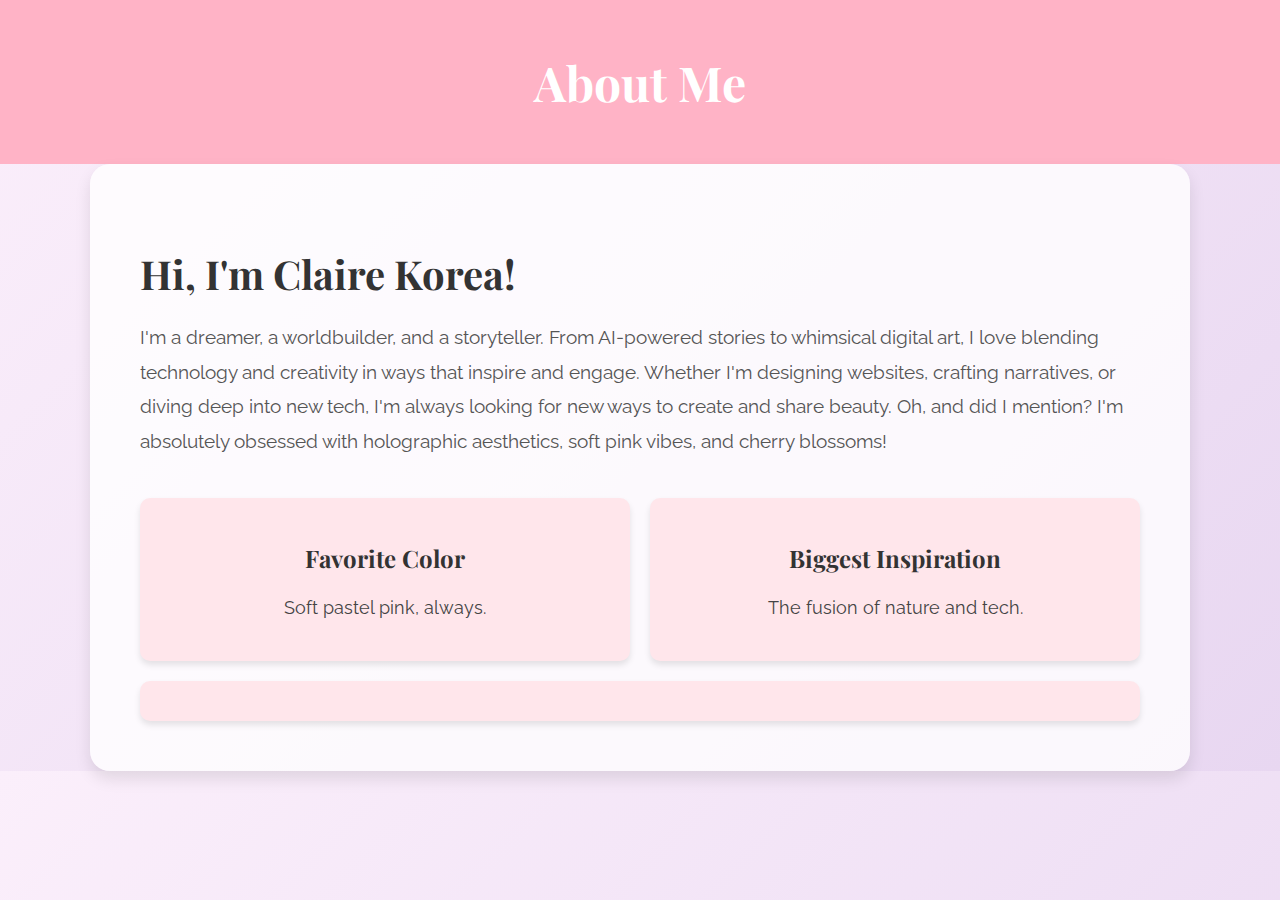
==== about.html @ bbee5441 "revamp theme" ====
<!DOCTYPE html>
<html lang="en">
<head>
    <meta charset="UTF-8">
    <meta name="viewport" content="width=device-width, initial-scale=1.0">
    <meta name="description" content="About Me - Claire Korea Blog">
    <title>About Me | ckorea blog</title>

    <!-- Google Fonts -->
    <link href="https://fonts.googleapis.com/css2?family=Playfair+Display:wght@400;700&family=Raleway:wght@300;400&display=swap" rel="stylesheet">

    <style>
        body {
            font-family: 'Raleway', sans-serif;
            background: linear-gradient(135deg, #fbeffb, #e8d7f1);
            color: #333;
            margin: 0;
            padding: 0;
        }

        header {
            text-align: center;
            padding: 50px;
            background-color: #ffb3c6;
            color: #fff;
        }

        header h1 {
            font-family: 'Playfair Display', serif;
            font-size: 3em;
            margin: 0;
        }

        .about-section {
            padding: 50px;
            max-width: 1000px;
            margin: 0 auto;
            background: rgba(255, 255, 255, 0.8);
            border-radius: 20px;
            box-shadow: 0 8px 16px rgba(0, 0, 0, 0.1);
        }

        .about-section h2 {
            font-family: 'Playfair Display', serif;
            font-size: 2.5em;
            margin-bottom: 20px;
        }

        .about-section p {
            font-size: 1.2em;
            line-height: 1.8;
            color: #555;
        }

        .fun-facts {
            display: flex;
            justify-content: space-between;
            flex-wrap: wrap;
            gap: 20px;
            margin-top: 40px;
        }

        .fact {
            background-color: #ffe6eb;
            padding: 20px;
            border-radius: 10px;
            flex: 1 1 calc(33% - 20px);
            text-align: center;
            box-shadow: 0 4px 6px rgba(0, 0, 0, 0.1);
        }

        .fact h3 {
            font-family: 'Playfair Display', serif;
            font-size: 1.5em;
            margin-bottom: 10px;
        }

        .fact p {
            font-size: 1.1em;
            color: #444;
        }

        footer {
            text-align: center;
            padding: 20px;
            background-color: #ff80d5;
            color: #fff;
        }
    </style>
</head>

<body>

    <header>
        <h1>About Me</h1>
    </header>

    <section class="about-section">
        <h2>Hi, I'm Claire Korea!</h2>
        <p>
            I'm a dreamer, a worldbuilder, and a storyteller. From AI-powered stories to whimsical digital art, I love blending technology and creativity in ways that inspire and engage. Whether I'm designing websites, crafting narratives, or diving deep into new tech, I'm always looking for new ways to create and share beauty. Oh, and did I mention? I'm absolutely obsessed with holographic aesthetics, soft pink vibes, and cherry blossoms!
        </p>

        <div class="fun-facts">
            <div class="fact">
                <h3>Favorite Color</h3>
                <p>Soft pastel pink, always.</p>
            </div>
            <div class="fact">
                <h3>Biggest Inspiration</h3>
                <p>The fusion of nature and tech.</p>
            </div>
            <div class="fact">
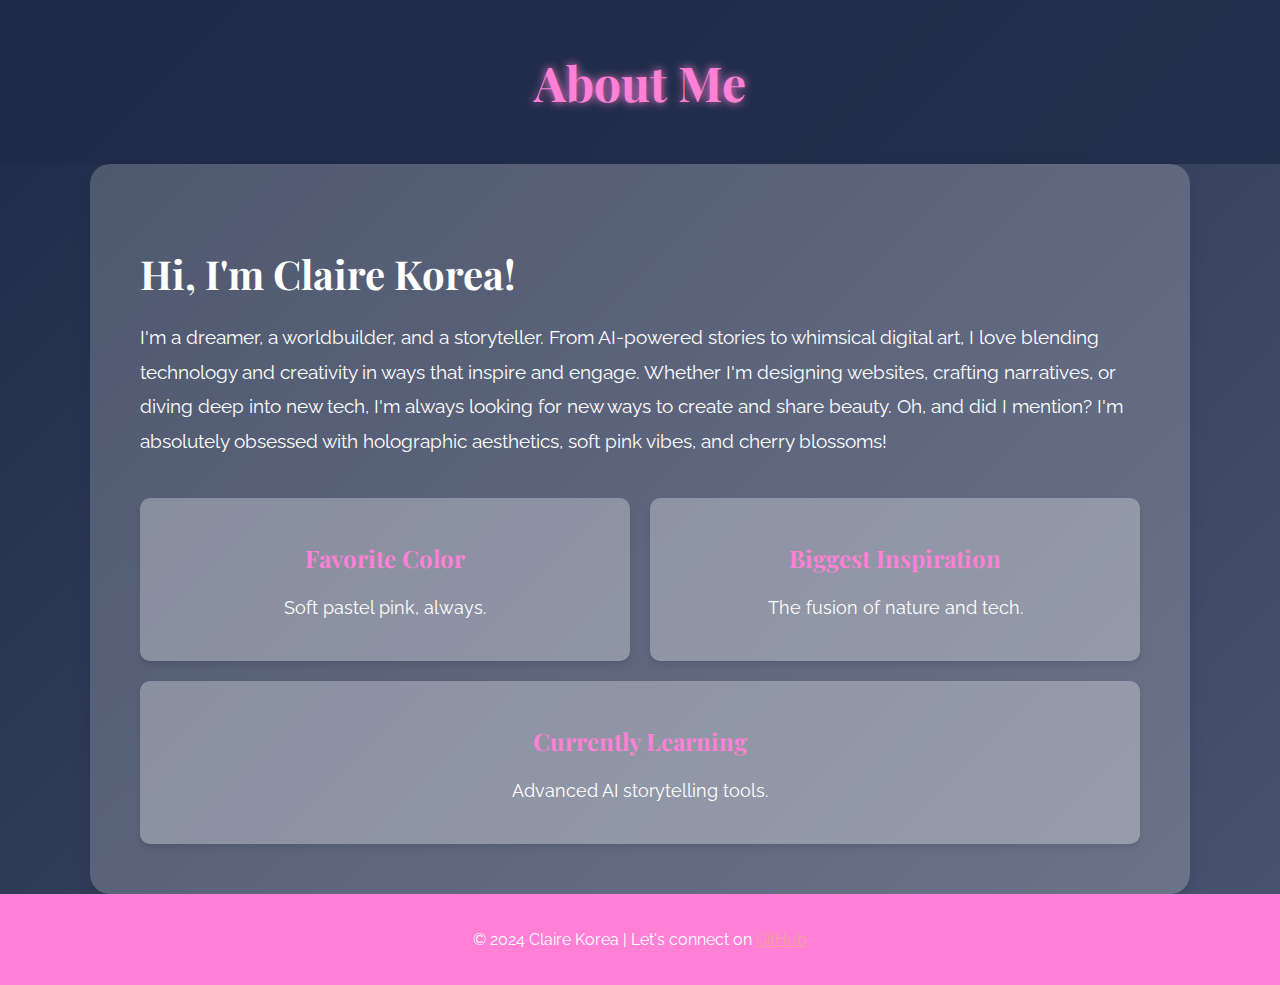
==== commit 7d61d2ed: "images" ====
--- a/about.html
+++ b/about.html
@@ -12,8 +12,8 @@
     <style>
         body {
             font-family: 'Raleway', sans-serif;
-            background: linear-gradient(135deg, #fbeffb, #e8d7f1);
-            color: #333;
+            background: linear-gradient(135deg, #1e2a47, #4a5470); /* Deep purple and blue */
+            color: #fff;
             margin: 0;
             padding: 0;
         }
@@ -21,8 +21,9 @@
         header {
             text-align: center;
             padding: 50px;
-            background-color: #ffb3c6;
-            color: #fff;
+            background-color: rgba(30, 42, 71, 0.8);
+            color: #ff80d5; /* Soft pink */
+            text-shadow: 0 0 10px #ff80d5;
         }
 
         header h1 {
@@ -35,7 +36,7 @@
             padding: 50px;
             max-width: 1000px;
             margin: 0 auto;
-            background: rgba(255, 255, 255, 0.8);
+            background: rgba(255, 255, 255, 0.2); /* Slightly transparent for a dreamy feel */
             border-radius: 20px;
             box-shadow: 0 8px 16px rgba(0, 0, 0, 0.1);
         }
@@ -49,7 +50,7 @@
         .about-section p {
             font-size: 1.2em;
             line-height: 1.8;
-            color: #555;
+            color: #fff;
         }
 
         .fun-facts {
@@ -61,7 +62,7 @@
         }
 
         .fact {
-            background-color: #ffe6eb;
+            background-color: rgba(255, 255, 255, 0.3); /* Light background for visibility */
             padding: 20px;
             border-radius: 10px;
             flex: 1 1 calc(33% - 20px);
@@ -73,17 +74,18 @@
             font-family: 'Playfair Display', serif;
             font-size: 1.5em;
             margin-bottom: 10px;
+            color: #ff80d5; /* Soft pink */
         }
 
         .fact p {
             font-size: 1.1em;
-            color: #444;
+            color: #fff; /* White text for better contrast */
         }
 
         footer {
             text-align: center;
             padding: 20px;
-            background-color: #ff80d5;
+            background-color: #ff80d5; /* Soft pink */
             color: #fff;
         }
     </style>
@@ -111,4 +113,15 @@
                 <p>The fusion of nature and tech.</p>
             </div>
             <div class="fact">
-           
+                <h3>Currently Learning</h3>
+                <p>Advanced AI storytelling tools.</p>
+            </div>
+        </div>
+    </section>
+
+    <footer>
+        <p>&copy; 2024 Claire Korea | Let's connect on <a href="https://github.com/ckorea" style="color: #f2a1a1;">GitHub</a></p>
+    </footer>
+
+</body>
+</html>
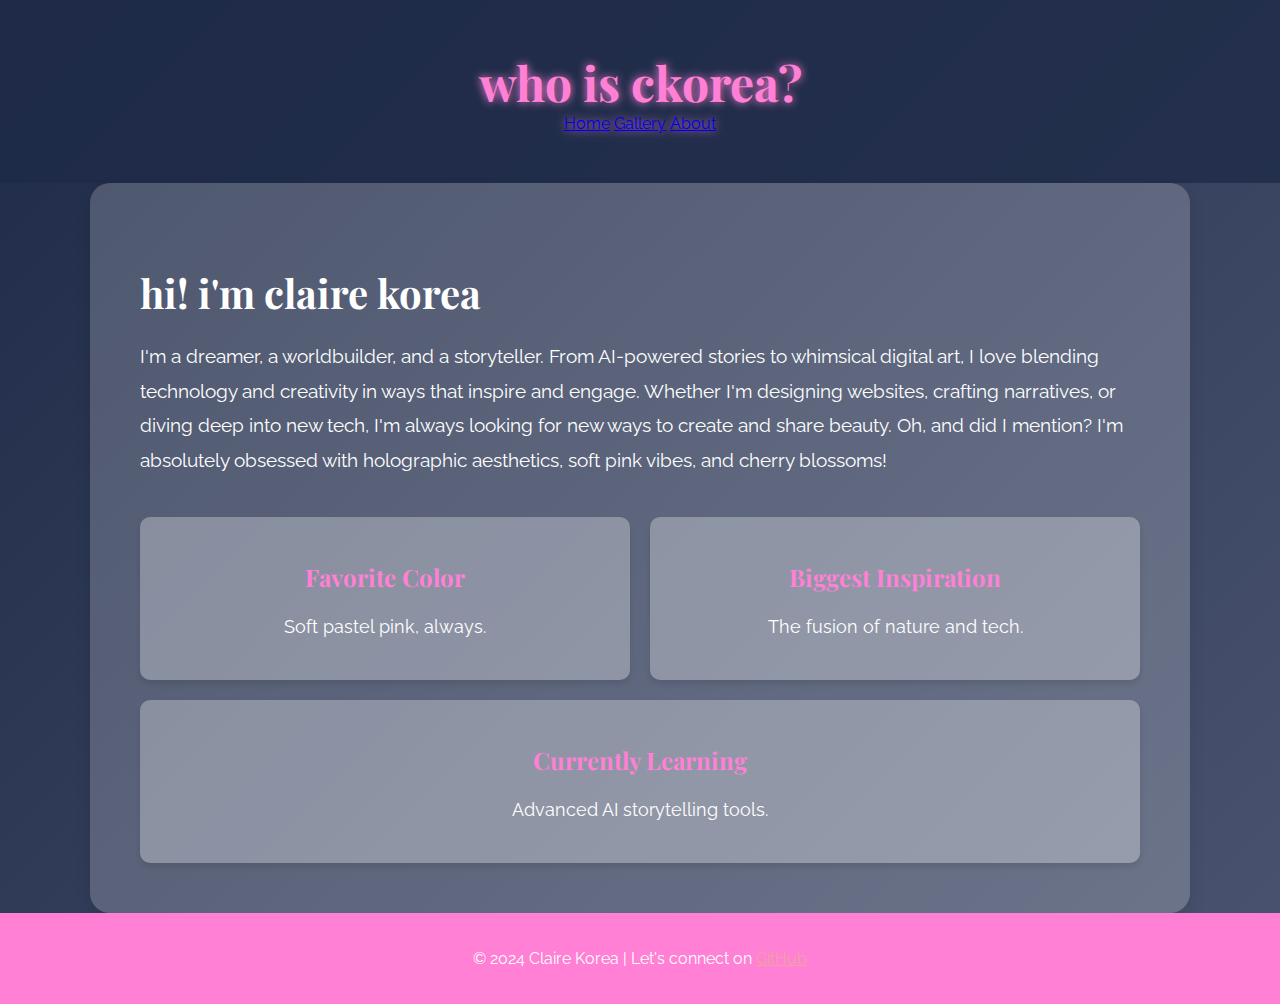
==== commit 18697fd9: "bgs" ====
--- a/about.html
+++ b/about.html
@@ -94,11 +94,17 @@
 <body>
 
     <header>
-        <h1>About Me</h1>
-    </header>
+            <h1>who is ckorea?</h1>
+            <nav>
+                <a href="index.html">Home</a>
+                <a href="gallery.html">Gallery</a>
+                <a href="about.html">About</a>
+            </nav>
+        </header>
+   
 
     <section class="about-section">
-        <h2>Hi, I'm Claire Korea!</h2>
+        <h2>hi! i'm claire korea</h2>
         <p>
             I'm a dreamer, a worldbuilder, and a storyteller. From AI-powered stories to whimsical digital art, I love blending technology and creativity in ways that inspire and engage. Whether I'm designing websites, crafting narratives, or diving deep into new tech, I'm always looking for new ways to create and share beauty. Oh, and did I mention? I'm absolutely obsessed with holographic aesthetics, soft pink vibes, and cherry blossoms!
         </p>
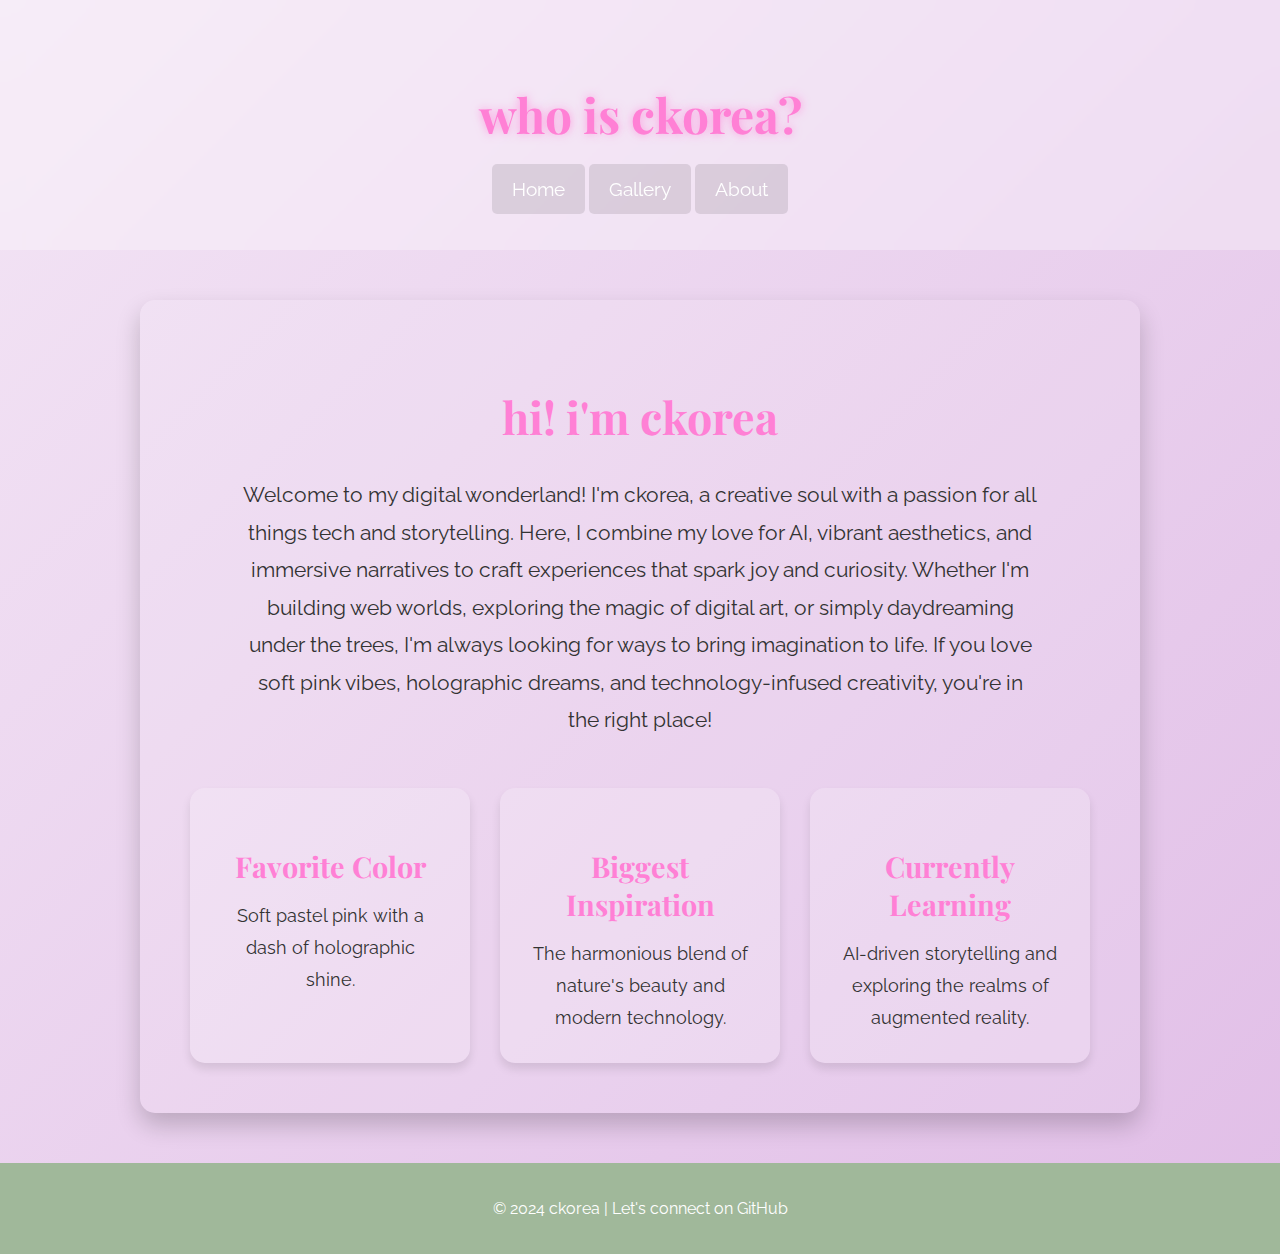
==== commit 77904fe9: "about mew" ====
--- a/about.html
+++ b/about.html
@@ -3,8 +3,8 @@
 <head>
     <meta charset="UTF-8">
     <meta name="viewport" content="width=device-width, initial-scale=1.0">
-    <meta name="description" content="About Me - Claire Korea Blog">
-    <title>About Me | ckorea blog</title>
+    <meta name="description" content="about me - ckorea">
+    <title>about me | ckorea blog</title>
 
     <!-- Google Fonts -->
     <link href="https://fonts.googleapis.com/css2?family=Playfair+Display:wght@400;700&family=Raleway:wght@300;400&display=swap" rel="stylesheet">
@@ -12,81 +12,104 @@
     <style>
         body {
             font-family: 'Raleway', sans-serif;
-            background: linear-gradient(135deg, #1e2a47, #4a5470); /* Deep purple and blue */
-            color: #fff;
+            background: linear-gradient(135deg, #f3e5f5, #e1bee7);
+            color: #333;
             margin: 0;
             padding: 0;
         }
 
         header {
             text-align: center;
-            padding: 50px;
-            background-color: rgba(30, 42, 71, 0.8);
-            color: #ff80d5; /* Soft pink */
-            text-shadow: 0 0 10px #ff80d5;
+            padding: 50px 0;
+            background: rgba(255, 255, 255, 0.3);
+            backdrop-filter: blur(10px);
         }
 
         header h1 {
             font-family: 'Playfair Display', serif;
             font-size: 3em;
-            margin: 0;
+            color: #ff80d5;
+            text-shadow: 0 0 10px rgba(255, 128, 213, 0.7);
+        }
+
+        header nav a {
+            color: #ffffff;
+            padding: 14px 20px;
+            text-decoration: none;
+            font-size: 1.2em;
+            background: rgba(0, 0, 0, 0.1);
+            border-radius: 5px;
+            transition: background 0.3s ease;
+        }
+
+        header nav a:hover {
+            background: rgba(255, 128, 213, 0.3);
         }
 
         .about-section {
             padding: 50px;
-            max-width: 1000px;
-            margin: 0 auto;
-            background: rgba(255, 255, 255, 0.2); /* Slightly transparent for a dreamy feel */
-            border-radius: 20px;
-            box-shadow: 0 8px 16px rgba(0, 0, 0, 0.1);
+            max-width: 900px;
+            margin: 50px auto;
+            background: rgba(255, 255, 255, 0.1);
+            border-radius: 15px;
+            box-shadow: 0 12px 24px rgba(0, 0, 0, 0.2);
+            text-align: center;
         }
 
         .about-section h2 {
             font-family: 'Playfair Display', serif;
-            font-size: 2.5em;
-            margin-bottom: 20px;
+            font-size: 2.8em;
+            margin-bottom: 30px;
+            color: #ff80d5;
         }
 
         .about-section p {
-            font-size: 1.2em;
+            font-size: 1.3em;
             line-height: 1.8;
-            color: #fff;
+            max-width: 800px;
+            margin: 0 auto;
         }
 
         .fun-facts {
-            display: flex;
-            justify-content: space-between;
-            flex-wrap: wrap;
-            gap: 20px;
-            margin-top: 40px;
+            display: grid;
+            grid-template-columns: repeat(auto-fit, minmax(250px, 1fr));
+            gap: 30px;
+            margin-top: 50px;
         }
 
         .fact {
-            background-color: rgba(255, 255, 255, 0.3); /* Light background for visibility */
-            padding: 20px;
-            border-radius: 10px;
-            flex: 1 1 calc(33% - 20px);
-            text-align: center;
-            box-shadow: 0 4px 6px rgba(0, 0, 0, 0.1);
+            background-color: rgba(255, 255, 255, 0.2);
+            padding: 30px;
+            border-radius: 15px;
+            box-shadow: 0 6px 10px rgba(0, 0, 0, 0.1);
         }
 
         .fact h3 {
             font-family: 'Playfair Display', serif;
-            font-size: 1.5em;
-            margin-bottom: 10px;
-            color: #ff80d5; /* Soft pink */
+            font-size: 1.8em;
+            margin-bottom: 15px;
+            color: #ff80d5;
         }
 
         .fact p {
             font-size: 1.1em;
-            color: #fff; /* White text for better contrast */
         }
 
         footer {
             text-align: center;
             padding: 20px;
-            background-color: #ff80d5; /* Soft pink */
-            color: #fff;
+            background: #a0b89a;
+            color: #ffffff;
+        }
+
+        footer a {
+            color: #ffffff;
+            text-decoration: none;
+            transition: color 0.3s;
+        }
+
+        footer a:hover {
+            color: #283046;
         }
     </style>
 </head>
@@ -94,39 +117,38 @@
 <body>
 
     <header>
-            <h1>who is ckorea?</h1>
-            <nav>
-                <a href="index.html">Home</a>
-                <a href="gallery.html">Gallery</a>
-                <a href="about.html">About</a>
-            </nav>
-        </header>
-   
+        <h1>who is ckorea?</h1>
+        <nav>
+            <a href="index.html">Home</a>
+            <a href="gallery.html">Gallery</a>
+            <a href="about.html">About</a>
+        </nav>
+    </header>
 
     <section class="about-section">
-        <h2>hi! i'm claire korea</h2>
+        <h2>hi! i'm ckorea</h2>
         <p>
-            I'm a dreamer, a worldbuilder, and a storyteller. From AI-powered stories to whimsical digital art, I love blending technology and creativity in ways that inspire and engage. Whether I'm designing websites, crafting narratives, or diving deep into new tech, I'm always looking for new ways to create and share beauty. Oh, and did I mention? I'm absolutely obsessed with holographic aesthetics, soft pink vibes, and cherry blossoms!
+            Welcome to my digital wonderland! I'm ckorea, a creative soul with a passion for all things tech and storytelling. Here, I combine my love for AI, vibrant aesthetics, and immersive narratives to craft experiences that spark joy and curiosity. Whether I'm building web worlds, exploring the magic of digital art, or simply daydreaming under the trees, I'm always looking for ways to bring imagination to life. If you love soft pink vibes, holographic dreams, and technology-infused creativity, you're in the right place!
         </p>
 
         <div class="fun-facts">
             <div class="fact">
                 <h3>Favorite Color</h3>
-                <p>Soft pastel pink, always.</p>
+                <p>Soft pastel pink with a dash of holographic shine.</p>
             </div>
             <div class="fact">
                 <h3>Biggest Inspiration</h3>
-                <p>The fusion of nature and tech.</p>
+                <p>The harmonious blend of nature's beauty and modern technology.</p>
             </div>
             <div class="fact">
                 <h3>Currently Learning</h3>
-                <p>Advanced AI storytelling tools.</p>
+                <p>AI-driven storytelling and exploring the realms of augmented reality.</p>
             </div>
         </div>
     </section>
 
     <footer>
-        <p>&copy; 2024 Claire Korea | Let's connect on <a href="https://github.com/ckorea" style="color: #f2a1a1;">GitHub</a></p>
+        <p>&copy; 2024 ckorea | Let's connect on <a href="https://github.com/ckorea">GitHub</a></p>
     </footer>
 
 </body>
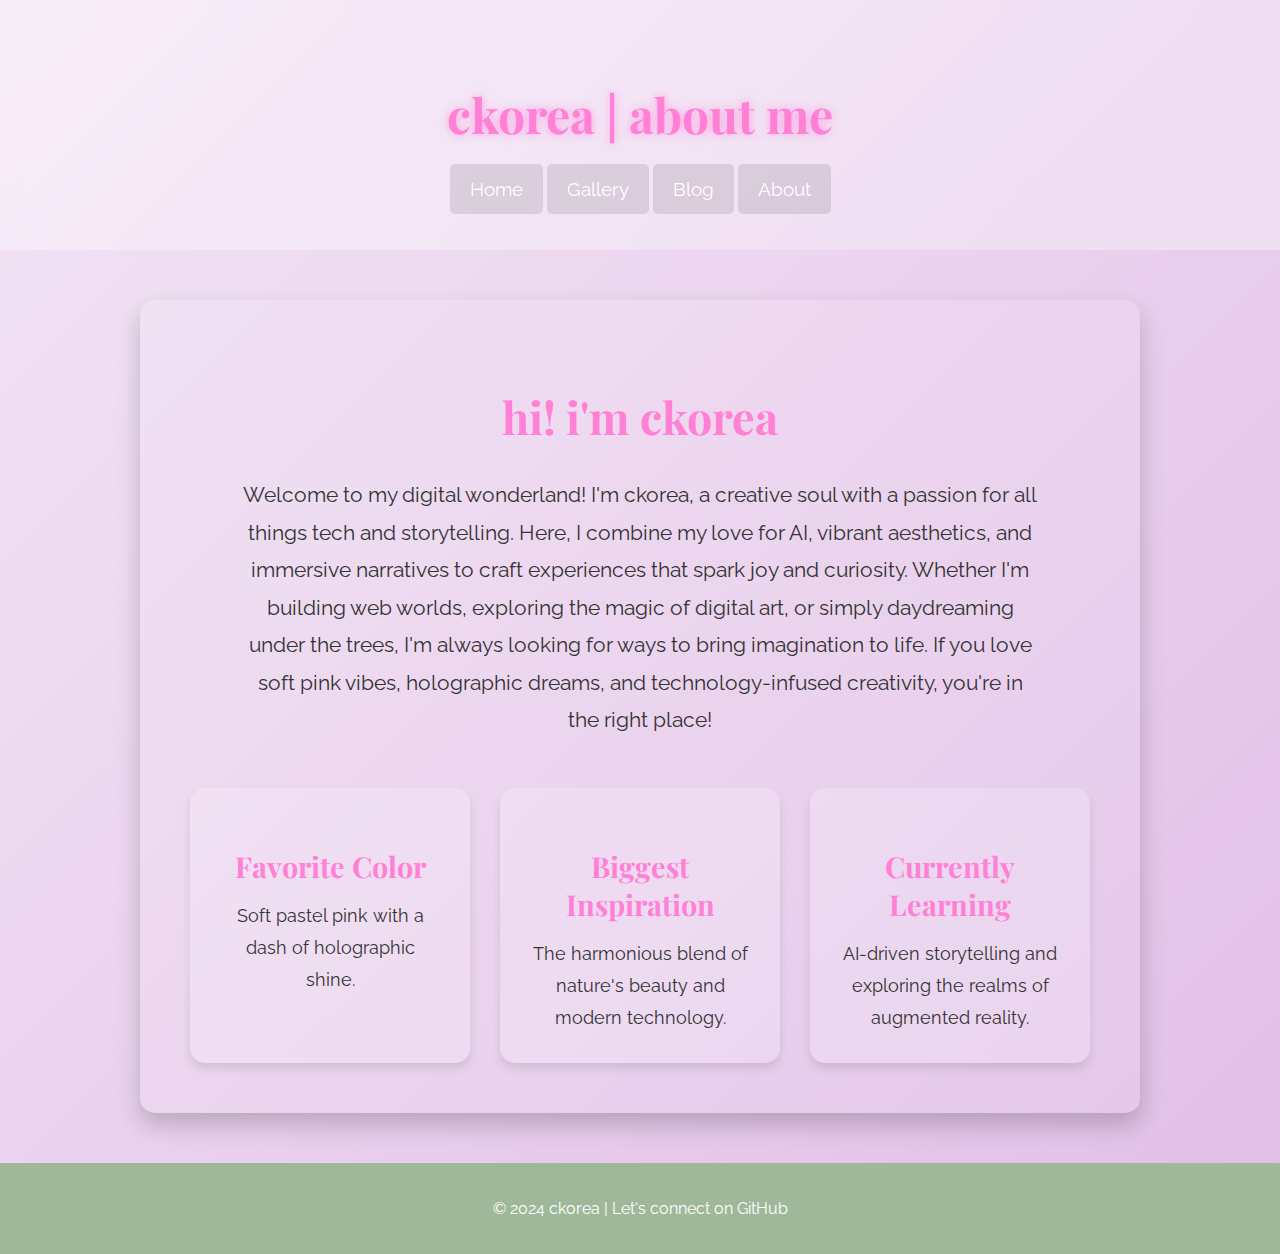
==== commit 87c55b19: "Bloggeroni 2 electric boogaloo" ====
--- a/about.html
+++ b/about.html
@@ -4,7 +4,7 @@
     <meta charset="UTF-8">
     <meta name="viewport" content="width=device-width, initial-scale=1.0">
     <meta name="description" content="about me - ckorea">
-    <title>about me | ckorea blog</title>
+    <title>about me | ckorea</title>
 
     <!-- Google Fonts -->
     <link href="https://fonts.googleapis.com/css2?family=Playfair+Display:wght@400;700&family=Raleway:wght@300;400&display=swap" rel="stylesheet">
@@ -117,10 +117,11 @@
 <body>
 
     <header>
-        <h1>who is ckorea?</h1>
+        <h1>ckorea | about me</h1>
         <nav>
             <a href="index.html">Home</a>
             <a href="gallery.html">Gallery</a>
+            <a href="blog.html">Blog</a>
             <a href="about.html">About</a>
         </nav>
     </header>
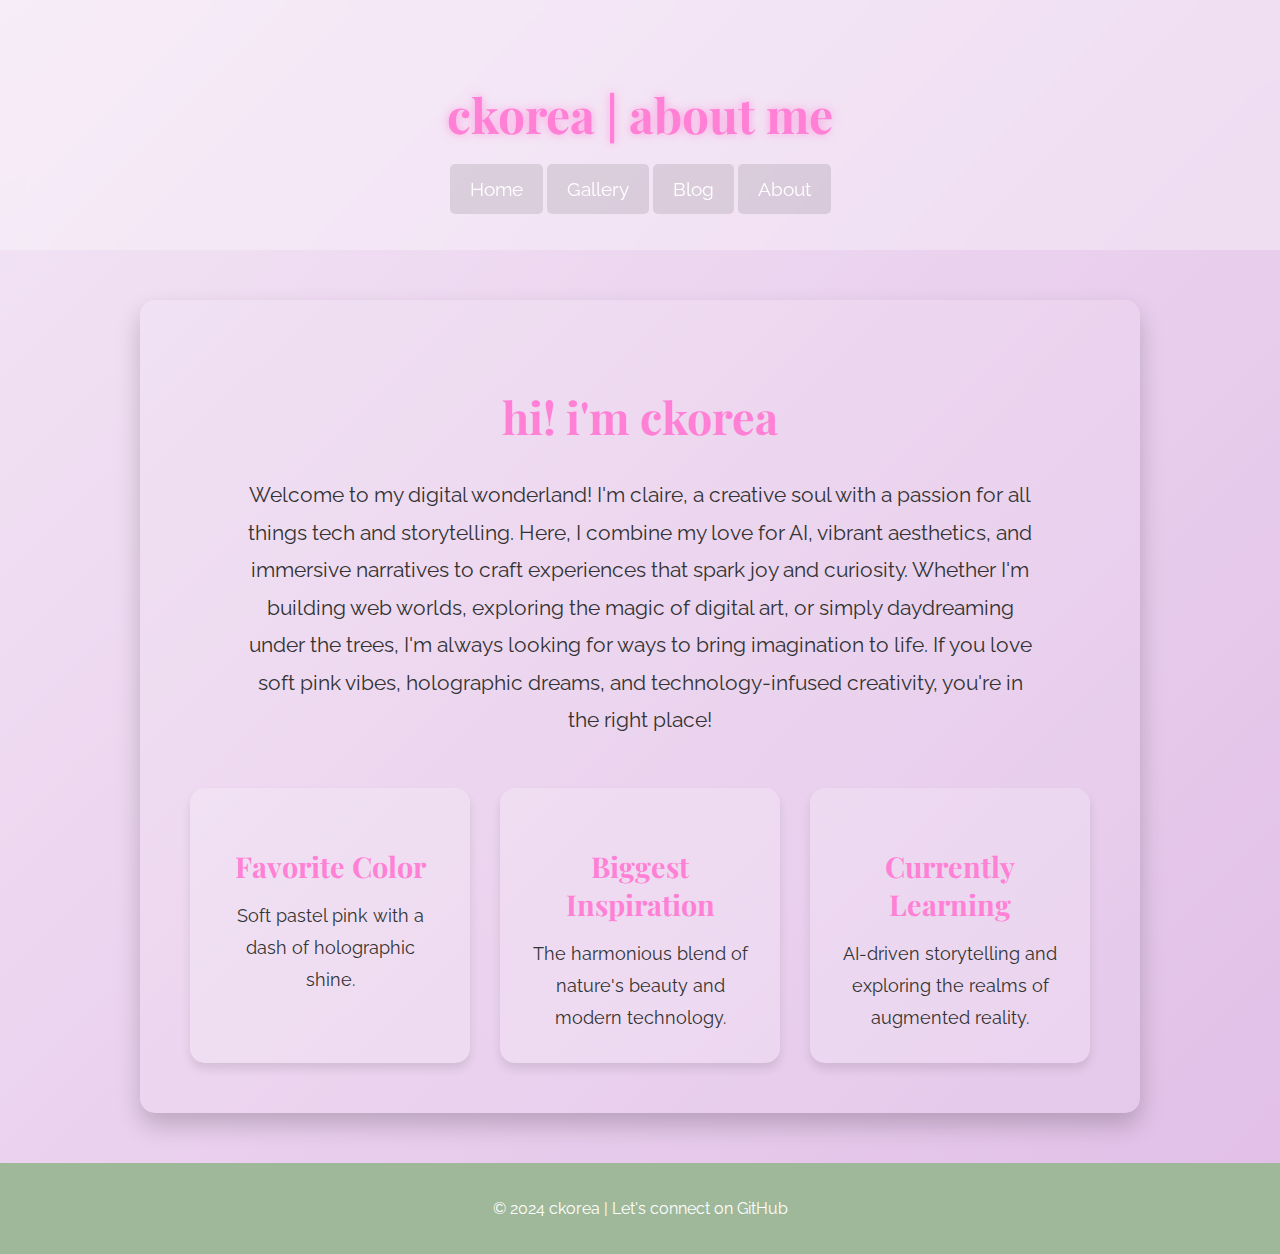
==== commit ec2f16b6: "final stretch" ====
--- a/about.html
+++ b/about.html
@@ -129,7 +129,7 @@
     <section class="about-section">
         <h2>hi! i'm ckorea</h2>
         <p>
-            Welcome to my digital wonderland! I'm ckorea, a creative soul with a passion for all things tech and storytelling. Here, I combine my love for AI, vibrant aesthetics, and immersive narratives to craft experiences that spark joy and curiosity. Whether I'm building web worlds, exploring the magic of digital art, or simply daydreaming under the trees, I'm always looking for ways to bring imagination to life. If you love soft pink vibes, holographic dreams, and technology-infused creativity, you're in the right place!
+            Welcome to my digital wonderland! I'm claire, a creative soul with a passion for all things tech and storytelling. Here, I combine my love for AI, vibrant aesthetics, and immersive narratives to craft experiences that spark joy and curiosity. Whether I'm building web worlds, exploring the magic of digital art, or simply daydreaming under the trees, I'm always looking for ways to bring imagination to life. If you love soft pink vibes, holographic dreams, and technology-infused creativity, you're in the right place!
         </p>
 
         <div class="fun-facts">
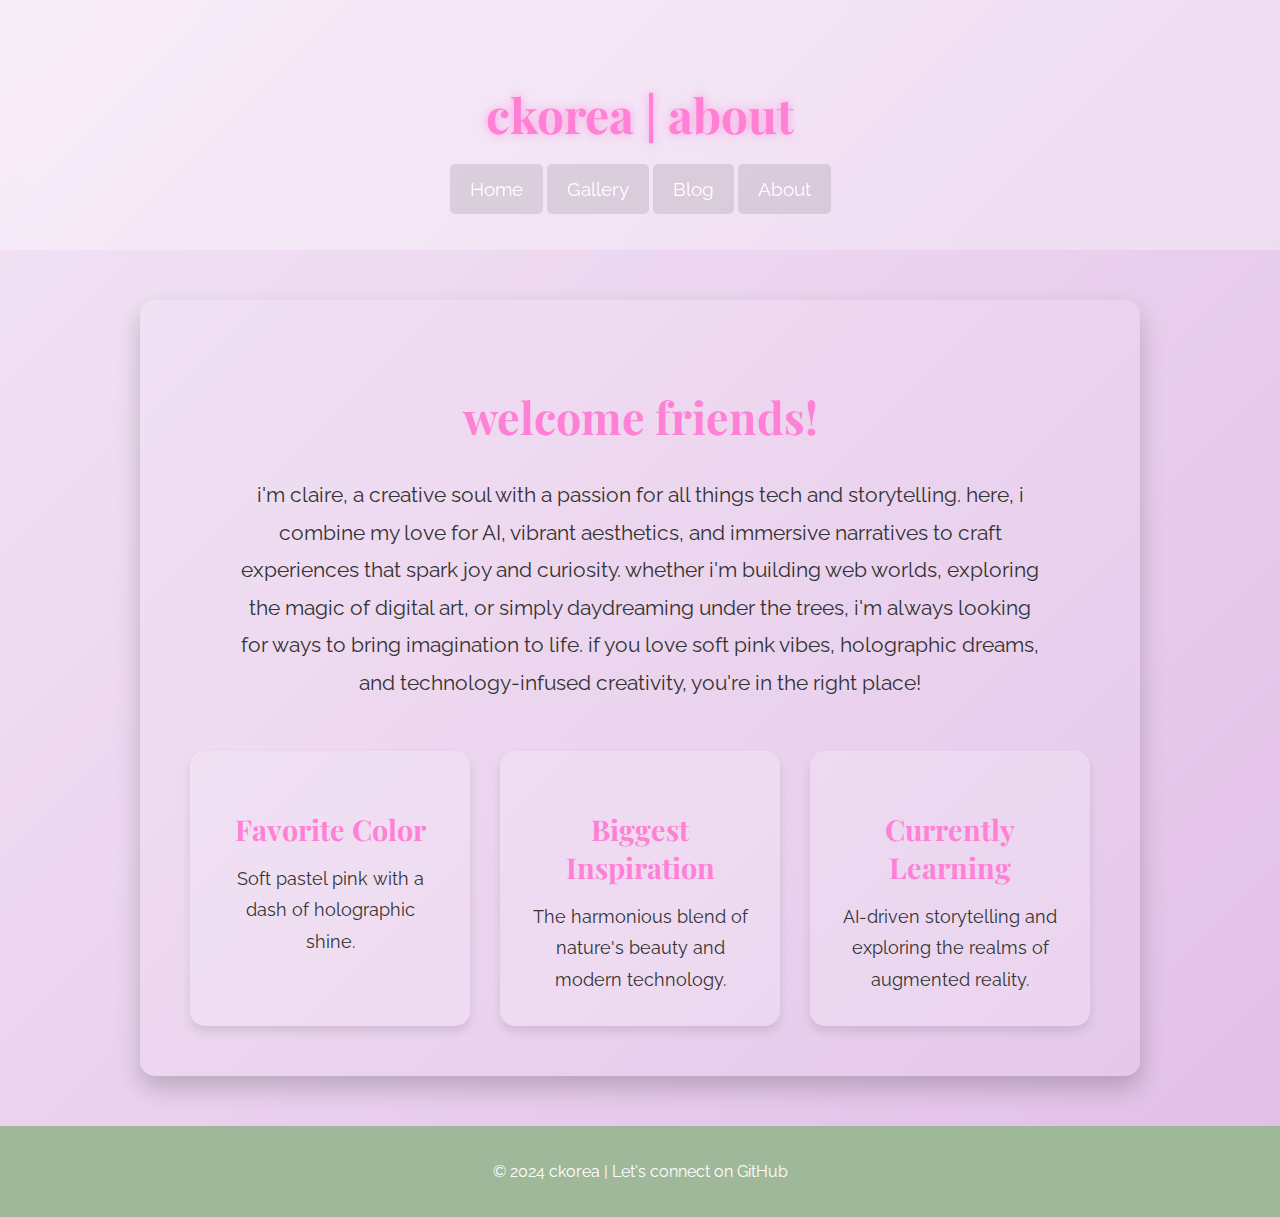
==== commit b5423b18: "about me + gallery blurb" ====
--- a/about.html
+++ b/about.html
@@ -117,7 +117,7 @@
 <body>
 
     <header>
-        <h1>ckorea | about me</h1>
+        <h1>ckorea | about</h1>
         <nav>
             <a href="index.html">Home</a>
             <a href="gallery.html">Gallery</a>
@@ -127,9 +127,9 @@
     </header>
 
     <section class="about-section">
-        <h2>hi! i'm ckorea</h2>
+        <h2>welcome friends!</h2>
         <p>
-            Welcome to my digital wonderland! I'm claire, a creative soul with a passion for all things tech and storytelling. Here, I combine my love for AI, vibrant aesthetics, and immersive narratives to craft experiences that spark joy and curiosity. Whether I'm building web worlds, exploring the magic of digital art, or simply daydreaming under the trees, I'm always looking for ways to bring imagination to life. If you love soft pink vibes, holographic dreams, and technology-infused creativity, you're in the right place!
+            i'm claire, a creative soul with a passion for all things tech and storytelling. here, i combine my love for AI, vibrant aesthetics, and immersive narratives to craft experiences that spark joy and curiosity. whether i'm building web worlds, exploring the magic of digital art, or simply daydreaming under the trees, i'm always looking for ways to bring imagination to life. if you love soft pink vibes, holographic dreams, and technology-infused creativity, you're in the right place!
         </p>
 
         <div class="fun-facts">
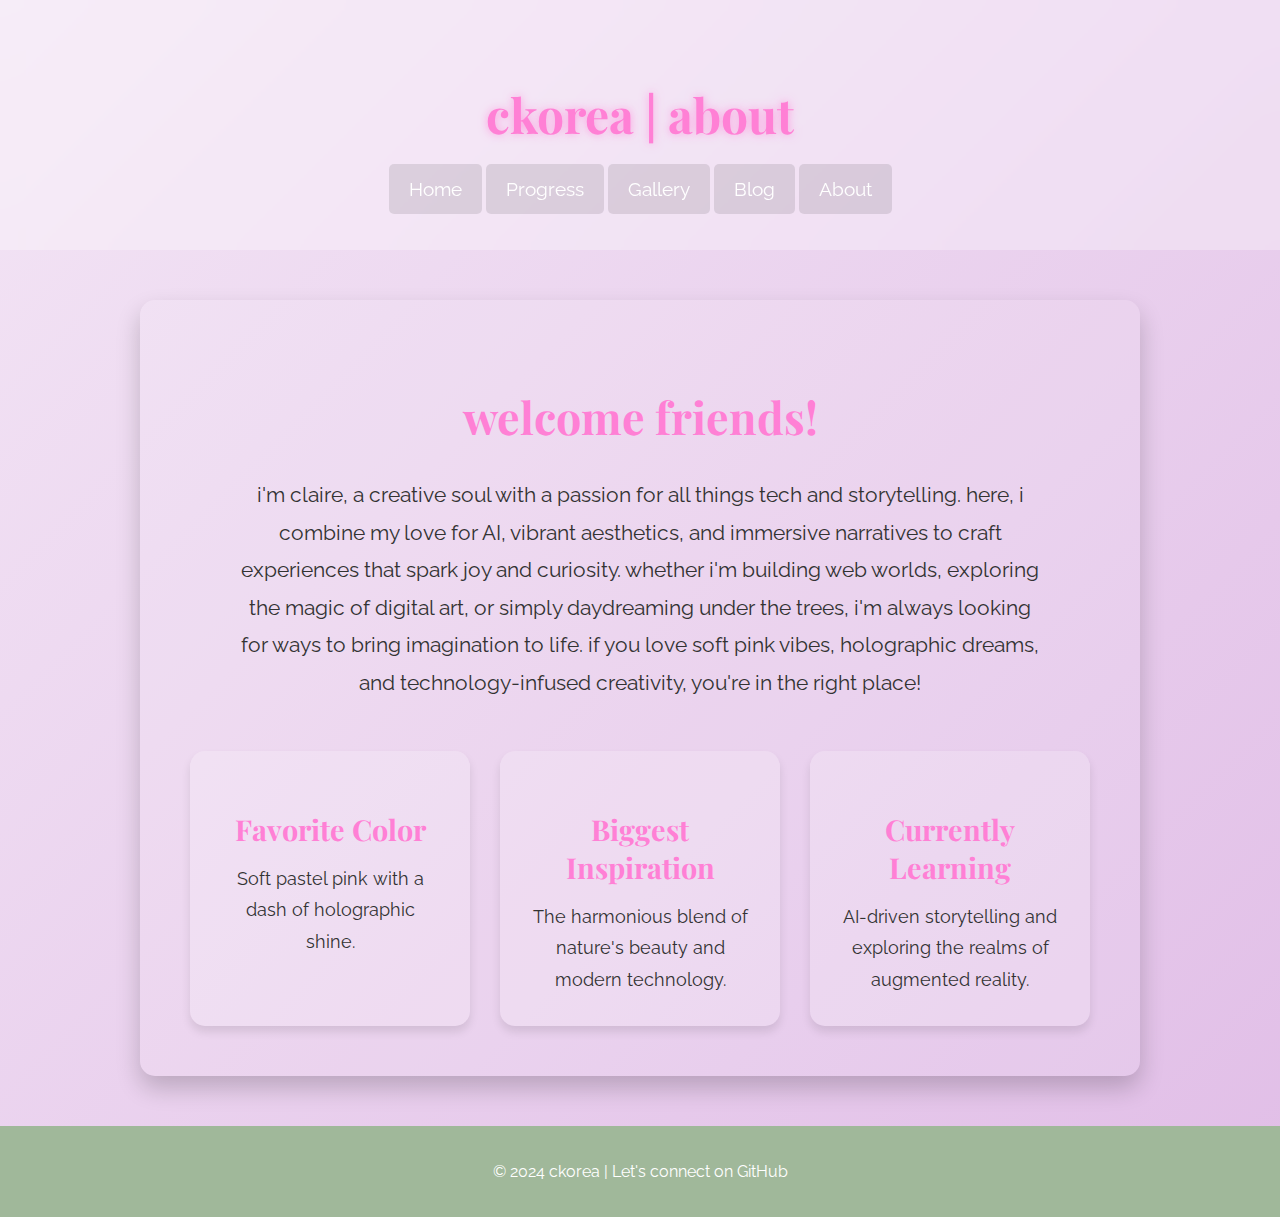
==== commit c0b907d7: "gallery blurb update e" ====
--- a/about.html
+++ b/about.html
@@ -120,6 +120,7 @@
         <h1>ckorea | about</h1>
         <nav>
             <a href="index.html">Home</a>
+            <a href="progress.html">Progress</a>
             <a href="gallery.html">Gallery</a>
             <a href="blog.html">Blog</a>
             <a href="about.html">About</a>
